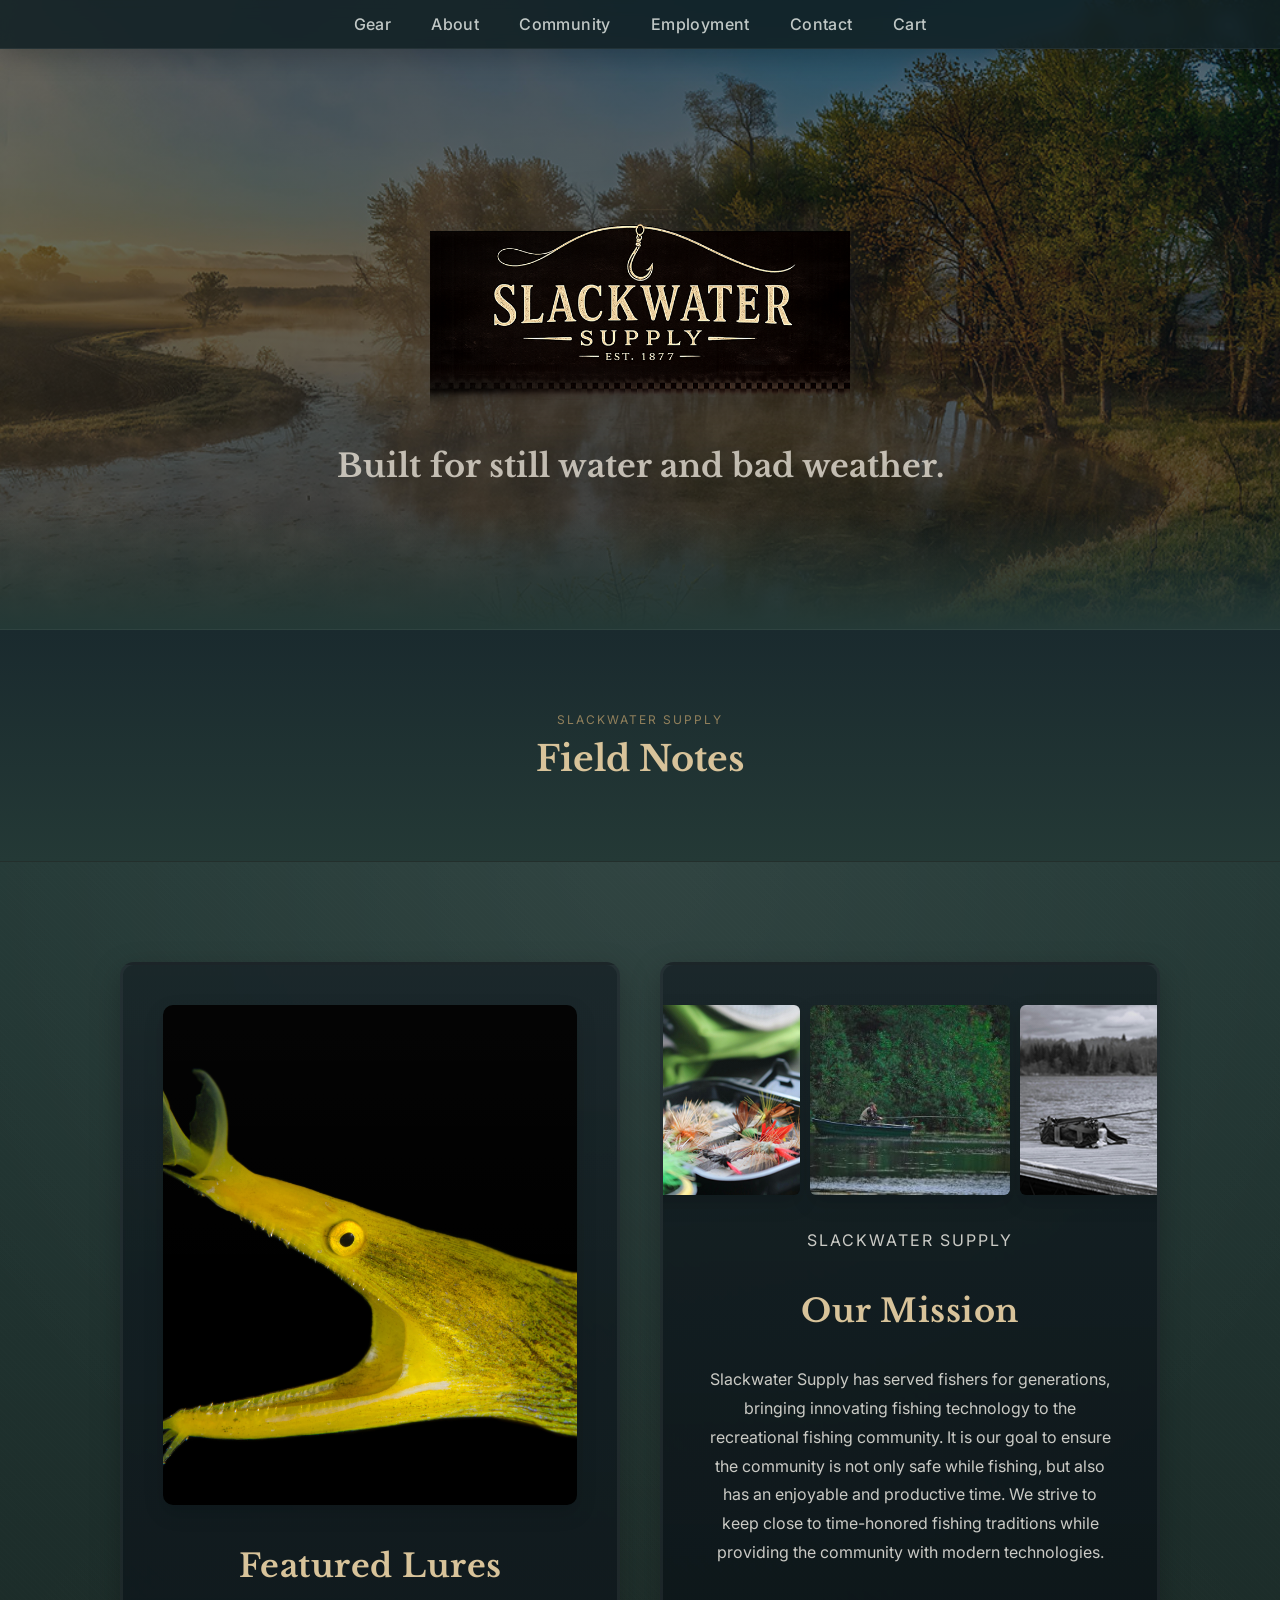
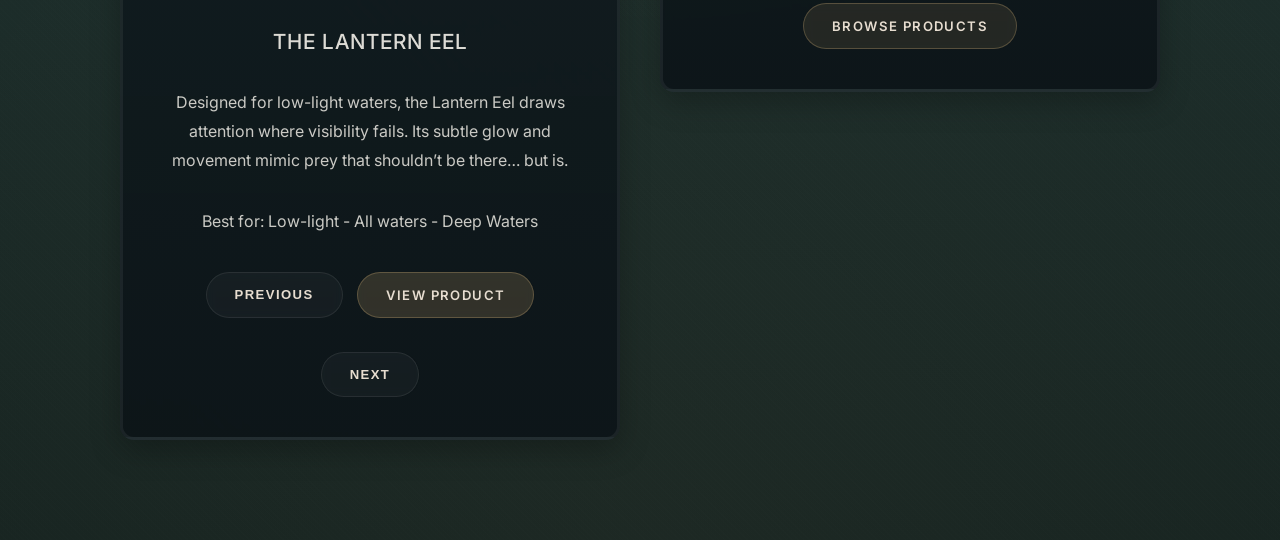
==== index.html @ 6874ed8c "Add files via upload" ====
<!DOCTYPE html>
<html lang="en">
<head>
 <title>Slackwater Supply  Coastal Fishing Gear & Marsh Outfitter</title>

  <link rel="stylesheet" href="css/styles.css">

  <!fonts>
  <link href="https://fonts.googleapis.com/css2?family=Libre+Baskerville:wght@400;700&family=Inter:wght@300;400;600&display=swap" rel="stylesheet">

  <meta name="viewport" content="width=device-width, initial-scale=1.0">
  <meta
  name="description"
  content="Slackwater Supply provides coastal fishing gear, low-light tackle, and outfitter equipment designed for marsh waters and changing conditions."
>
</head>

<body>

<header>

  <nav>
<!navmenu>
  <div class="nav-right">

    <div class="dropdown">
      <a href="Products.html">Gear</a>
      <div class="dropdown-content">
        <a href="#">Line</a>
        <a href="#">Lures</a>
        <a href="#">Utility</a>
        <a href="#">Night Fishing</a>
      </div>
    </div>
    
    <div class="dropdown">
      <a href="about.html">About</a>
      <div class="dropdown-content">
        <a href="#">Founders</a>
        <a href="#">Business</a>
        <a href="#">Products</a>
        <a href="#">Awards</a>
      </div>
    </div>

    <div class="dropdown">
      <a href="community.html">Community</a>
      <div class="dropdown-content">
        <a href="#">Programs</a>
        <a href="#">Events</a>
        <a href="#">Partnerships</a>
      </div>
    </div>

<div class="dropdown">
  <a href="Employment.html">Employment</a>

  <div class="dropdown-content">
      <a href="#">Research and Development</a>
      <a href="#">Janitorial</a>
      <a href="#">Assembly</a>
      <a href="#">Fishers</a>
        </div>
  </div>
    <div class="dropdown">
        <a href="Contact.html">Contact</a>
     <div class="dropdown-content">
      <a href="#">Locations</a>
      <a href="#">Partnership</a>
      <a href="#">Forms</a>
        </div>
        </div>
    <div class="dropdown">

    <a href="cart.html">Cart</a>

</div>
  </div>
</div>

</nav>

 <section class="hero">

  <div class="hero-content">
 <a href="index.html">

    <img
        src="images/temp-logo.png"
        alt="Slackwater Supply Logo"
        class="hero-logo"
    >

</a>
  

 <h1 class="hero-title">
  Built for still water and bad weather.
</h1>
  </div>

</section>

</header>

<main>
<section class="field-notes">

  <div class="notes-header">
    <p class="section-label">Slackwater Supply</p>
    <h2>Field Notes</h2>
  </div>

  <div id="accordion-container">
  </div>

</section>
 <section class="feature-split">

  <div class="split-grid">

    <!LEFT! LURE!>
    <div class="split-left">
    <img
  src="images/lure.jpg"
  alt="Lantern Eel glowing fishing lure for low-light fishing conditions"
  class="feature-image"
  id="product-image"
>

<h2>Featured Lures</h2>

<h3 id="product-name">
  The Lantern Eel
</h3>

<p id="product-description">
  Designed for low-light waters, the Lantern Eel draws attention where visibility fails.
  Its subtle glow and movement mimic prey that shouldn’t be there… but is.
</p>

<p class="lure-meta" id="product-meta">
 Best for: Low-light - All waters - Deep Waters
</p>

  <div class="button-group">

  <button id="prev-product" class="cta-button secondary">
    Previous
  </button>

  <a href="Products.html" class="cta-button primary">
    View Product
  </a>

  <button id="next-product" class="cta-button secondary">
    Next
  </button>

</div>
    </div>

    <!Right!MISSION!!>
<div class="split-right">

  <div class="mission-images">
  <img src="images/gear.jpg" class="mission-image"
  alt= "Fishing gear in a tackle box">
  <img src="images/boat.jpg" class="mission-image"
  alt="A boat on the water with a man fishing in it">
  <img src="images/dock.jpg" class="mission-image"
  alt= "A grayscale dock on the water with fisihing gear">
</div>
<p class="section-label">Slackwater Supply</p>
  <h2>Our Mission</h2>

  <div class="mission-text">
    <p>
      Slackwater Supply has served fishers for generations, bringing innovating fishing technology to the recreational fishing community.
        It is our goal to ensure the community is not only safe while fishing, but also has an enjoyable and productive time. 
        We strive to keep close to time-honored fishing traditions while providing the community with modern technologies. 
    </p>
  </div>

  <a href="Products.html" class="cta-button">Browse Products</a>
</div> <!-- split-right -->

</div> <!-- split-grid -->

</section> <!-- feature-split -->

</main>
<script src="js/script.js"></script>
</body>
</html>
---- css/styles.css ----
/* body */
body {
  font-family: 'Inter', sans-serif;
  margin: 0;
  background: #e7e2d9;
}

/* nav stuff*/
nav {
  background: rgba(18, 32, 36, 0.88);

  padding: 14px 90px;

  display: flex;
 justify-content: center;
  align-items: center;

  backdrop-filter: blur(8px);

  border-bottom:
    1px solid rgba(255,255,255,0.06);

  position: fixed;
  top: 0;

  z-index: 1000;
  width: 100%;
box-sizing: border-box;
box-shadow:
  0 8px 24px rgba(0,0,0,0.22);
  
  nav a:focus,
button:focus {
  outline: 2px solid rgba(184,155,106,0.8);

  outline-offset: 4px;
}
}

.nav-right {
  display: flex;

  justify-content: center;
  align-items: center;

  gap: 40px;

  width: 100%;
}

nav a {
  color: rgba(230,235,232,0.82);

  text-decoration: none;

  font-weight: 500;

  letter-spacing: 0.4px;

  transition:
    color 0.2s ease,
    opacity 0.2s ease;
}
nav a:hover {
  color: #d8c39a;
}
/* dropdown stuff */
.dropdown {
  position: relative;
}

.dropdown-content {
  position: absolute;
  top: 100%;
  left: 0;

background: rgba(22,35,39,0.96);
  border-radius: 6px;
  padding: 10px 0;
  min-width: 180px;
border: 1px solid rgba(255,255,255,0.06);
  box-shadow: 0 10px 20px rgba(0,0,0,0.3);

  /* lil animation to make dropdown fancy */
  opacity: 0;
  transform: translateY(10px);
  transition: 0.2s ease;
  pointer-events: none;
}

.dropdown-content a {
  display: block;
  padding: 10px 15px;
}

.dropdown-content a:hover {
  background: #3e5f5a;
}

.dropdown:hover .dropdown-content {
  opacity: 1;
  transform: translateY(0);
  pointer-events: auto;
}

.dropdown:focus-within .dropdown-content {
  opacity: 1;
  transform: translateY(0);
  pointer-events: auto;
}


/* HERO STUFF TO SAVE THE DAY*/
.hero {
  padding: 140px 60px 120px;
  color: white;

  position: relative;

  background:
    linear-gradient(
      to bottom,
      rgba(8,15,18,0.55),
      rgba(10,18,22,0.72)
    ),
    url("../images/river.jpg");

  background-size: cover;
  background-position: center;
}
.hero::after {
  content: "";

  position: absolute;

  left: 0;
  right: 0;
  bottom: 0;

  height: 120px;

  background:
    linear-gradient(
      to bottom,
      transparent,
      #243936
    );

  pointer-events: none;
}

.hero-content {
  max-width: none;
  margin: 0 auto;
  text-align: center;
}

.hero-logo {
  width: 420px;
  max-width: 100%;
  height: auto;

  display: block;
  margin: 0 auto 10px;
  filter:
  drop-shadow(0 0 18px rgba(255,255,255,0.08))
  drop-shadow(0 10px 30px rgba(0,0,0,0.45));
}
.hero-logo {
  margin-bottom: 25px;
  
}
.hero-title {
  font-family: 'Libre Baskerville', serif;

  font-size: 2rem;
  font-weight: 700;

  line-height: 1.2;

  margin-bottom: 20px;

 color: rgba(227,221,210,0.82);
 text-align: center;
}
.hero-title {
  margin-bottom: 24px;
}
.section-label {
  font-size: 0.75rem;

  text-transform: uppercase;

  letter-spacing: 2px;

  color: rgba(184,155,106,0.75);

  margin-bottom: 10px;
}


/* feature stuff/split*/
.feature-split {
  position: relative;

  padding: 100px 120px;

  background:
    linear-gradient(
      to bottom,
     #243936,
    #172421
    );
border-top:
  1px solid rgba(255,255,255,0.05);
  
}
.feature-split::before {
  content: "";
  position: absolute;
  inset: 0;

  background:
    repeating-linear-gradient(
      45deg,
      rgba(255,255,255,0.015),
      rgba(255,255,255,0.015) 1px,
      transparent 1px,
      transparent 4px
    );

  opacity: 0.4;
  pointer-events: none;
}
.feature-split::after {
  content: "";
  position: absolute;
  inset: 0;

background:
  radial-gradient(
    circle at top,
    rgba(255,255,255,0.06),
    transparent 55%
  ),
  radial-gradient(
    circle at bottom,
    rgba(184,155,106,0.04),
    transparent 60%
  );

  pointer-events: none;
  
}
.split-grid {
  position: relative;
  z-index: 1;
}
.split-left,
.split-right {
  color: #f4f1ea;
}
.split-left,
.split-right {
  transition:
    transform 0.25s ease,
    box-shadow 0.25s ease,
    border-color 0.25s ease;
}
.split-left:hover,
.split-right:hover {
  transform: translateY(-4px);

  border-color: rgba(184,155,106,0.25);

  box-shadow:
    0 18px 40px rgba(0,0,0,0.35);
}
.split-left::before,
.split-right::before {
  content: "";

  position: absolute;

  inset: 0;

  background:
    linear-gradient(
      to bottom,
      rgba(255,255,255,0.04),
      transparent 30%
    );

  opacity: 0.5;

  pointer-events: none;
}

.split-right h2,
.split-left h2 {
  font-family: 'Libre Baskerville', serif;

  font-size: 2rem;
  font-weight: 700;

  letter-spacing: 0.5px;

  color: #d8c39a;

  margin-bottom: 18px;
}
.split-right p,
.split-left p {
  line-height: 1.8;

  font-size: 1rem;

  color: rgba(244,241,234,0.82);

  max-width: 520px;
}
.split-grid {
  display: grid;
  grid-template-columns: 1fr 1fr;
  gap: 40px;
  align-items: start;
}
/* FIELD NOTES SECTION */
.field-notes {
  position: relative;

  padding: 70px 120px 40px;

  background:
    linear-gradient(
      to bottom,
      #1a2a2e,
      #243936
    );

  border-top:
    1px solid rgba(255,255,255,0.05);
}

.notes-header {
  text-align: center;

  margin-bottom: 40px;
}

.notes-header h2 {
  font-family: 'Libre Baskerville', serif;

  font-size: 2.2rem;

  color: #d8c39a;

  margin: 0;
}
/* ACCORDION */

#accordion-container {
  max-width: 1100px;
  margin: 0 auto;
}

.accordion-item {
  border-top:
    1px solid rgba(255,255,255,0.08);
}

.accordion-header {
  width: 100%;

  background: transparent;

  border: none;

  padding: 24px 10px;

  color: #e3ddd2;

  font-size: 1rem;
  font-weight: 600;

  letter-spacing: 0.5px;

  text-align: left;

  cursor: pointer;

  transition:
    color 0.2s ease,
    background 0.2s ease;
}

.accordion-header:hover {
  color: #d8c39a;
}

.accordion-content {
  padding: 0 10px 24px;

  color: rgba(244,241,234,0.78);

  line-height: 1.8;

  display: none;
}

.accordion-content p {
  margin: 0;
}
/* lefty*/
.split-left {
  display: flex;
  flex-direction: column;
  align-items: center;
  text-align: center;

 background:
  linear-gradient(
    to bottom,
    rgba(20,32,36,0.88),
    rgba(12,20,24,0.92)
  );

  padding: 40px;
  border-radius: 14px;

  border: 3px solid rgba(255,255,255,0.06);

  box-shadow:
    0 10px 30px rgba(0,0,0,0.25);

  backdrop-filter: blur(2px);
  overflow: hidden;
  position: relative;
}

  .split-left h3 {
  font-size: 1.3rem;

  font-weight: 500;

  letter-spacing: 1px;

  text-transform: uppercase;

  color: rgba(244,241,234,0.9);

  margin-top: -8px;
  margin-bottom: 18px;
}


/* righty*/
.split-right {
  display: flex;
  flex-direction: column;
  align-items: center;
  text-align: center;

 background:
  linear-gradient(
    to bottom,
    rgba(20,32,36,0.88),
    rgba(12,20,24,0.92)
  );

  padding: 40px;
  border-radius: 14px;

  border: 3px solid rgba(255,255,255,0.06);

  box-shadow:
    0 10px 30px rgba(0,0,0,0.25);

  backdrop-filter: blur(2px);
  overflow: hidden;
  position: relative;
}

/* pictures */
.feature-image {
  width: 100%;
  max-width: 420px;
  height: 260px;
  object-fit: cover;

  border-radius: 10px;
  display: block;
  margin: 0 auto 15px;

  box-shadow: 0 8px 20px rgba(0,0,0,0.15);

  .feature-image,
.mission-image {
  filter:
    brightness(0.82)
    contrast(1.05)
    saturate(0.9);
    

  transition:
    transform 0.3s ease,
    filter 0.3s ease;
}
.mission-images {
  display: flex;
  justify-content: center;
  align-items: center;

  gap: 14px;
}
.mission-image:nth-child(2) {
  transform: translateY(20px);
}
}

.mission-images {
  display: flex;
  justify-content: center;
  gap: 10px;
  margin-bottom: 15px;
  width: 100%;
}

.mission-image {
  width: 200px;
  height: 190px;

  object-fit: cover;
  border-radius: 6px;

  flex-shrink: 0;
  box-shadow: 0 8px 20px rgba(0,0,0,0.15);
}

/* cta buttons */
.cta-button {
  display: inline-block;

  margin-top: 20px;
  padding: 14px 28px;

  background: rgba(184,155,106,0.14);

  color: #e7ddd0;

  text-decoration: none;

  border-radius: 999px;

  border: 1px solid rgba(184,155,106,0.35);

  font-size: 0.82rem;
  font-weight: 600;

  letter-spacing: 1.4px;
  text-transform: uppercase;

  transition:
    background 0.25s ease,
    border-color 0.25s ease,
    transform 0.25s ease,
    box-shadow 0.25s ease;

  backdrop-filter: blur(4px);
}
.primary {
  background: rgba(184,155,106,0.22);
}

.secondary {
  background: rgba(255,255,255,0.04);

  border-color: rgba(255,255,255,0.08);
}
.button-group {
  display: flex;
  gap: 14px;
  flex-wrap: wrap;
  justify-content: center;
}
}
.cta-button {
  cursor: pointer;

  font-family: inherit;
}

/* catagories ( product and gear buttons)*/
.categories {
  display: grid;
  grid-template-columns: repeat(4, 1fr);
  background: #2f4a46;
}

.category {
  padding: 40px;
  text-align: center;
  color: white;
  border-right: 1px solid rgba(255,255,255,0.1);

  transition: 0.2s ease;
}

.category:hover {
  background: #3e5f5a;
  transform: translateY(-3px);
}
/* =========================
   MOBILE RESPONSIVE
========================= */

@media (max-width: 900px) {

  .split-grid {
    grid-template-columns: 1fr;
  }

  .hero,
  .field-notes,
  .feature-split {
    padding-left: 24px;
    padding-right: 24px;
  }

  .hero-logo {
    width: 240px;
  }

  .mission-images {
    flex-direction: column;
    align-items: center;
  }

  .mission-image {
    width: 100%;
    max-width: 320px;

    height: auto;
  }

  .nav-right {
    flex-wrap: wrap;
    justify-content: center;

    gap: 18px;
  }

  .hero-title {
    font-size: 1.6rem;
  }

  .tagline {
    font-size: 1rem;
  }

}



/* PRODUCT PAGE OVERRIDE */

.split-grid {
    display: grid !important;
    grid-template-columns: 1fr 1fr !important;
    gap: 40px !important;
    align-items: stretch;
}

.split-left,
.split-right {
    width: auto !important;
    margin: 0 !important;
    align-self: start;
}

.product-video {
    margin-top: 20px;
}

.split-left h3 {
    margin-top: 25px;
}
.feature-image {
  width: 100%;
  height: 500px;
  object-fit: cover;
}

/*CART PAGE OVERRIDE*/    
.split-grid {
    display: grid;
    grid-template-columns: 1fr 1fr;
    gap: 40px;
    align-items: start;
}

.split-left {
    grid-column: 1;
    margin: 0;
    align-self: start;
}

.split-right {
    grid-column: 2;
    margin: 0;
    align-self: start;
}

.checkout-form {
    width: 100%;
    max-width: 450px;

    display: flex;
    flex-direction: column;

    gap: 12px;
}

/*Checkout page!*/
.checkout-form label {
    text-align: left;

    color: #e7ddd0;

    font-weight: 600;
}

.checkout-form input {
    padding: 12px;

    border-radius: 8px;

    border: 1px solid rgba(255,255,255,0.15);

    background: rgba(255,255,255,0.05);

    color: #ffffff;

    font-family: inherit;
}

.checkout-form input::placeholder {
    color: rgba(255,255,255,0.45);
}

/* Contact Page*/
textarea {
    padding: 12px;

    border-radius: 8px;

    border: 1px solid rgba(255,255,255,0.15);

    background: rgba(255,255,255,0.05);

    color: #ffffff;

    resize: vertical;

    font-family: inherit;
}

/* ABOUT PAGE */

.about-card {
    max-width: 1000px;
    margin: 0 auto;
}

.about-card .feature-image {
    max-width: 700px;
    height: 400px;
}

.about-card h3 {
    color: #d8c39a;
    margin-top: 30px;
    margin-bottom: 10px;
}
/*to do: too much white space........add some background texture? It's boring! 
Get better pictures.. 
creepy hidden page if there's time? 
Get better images. Deep sea? 
Adjust colors! Too bright
Git guud*/
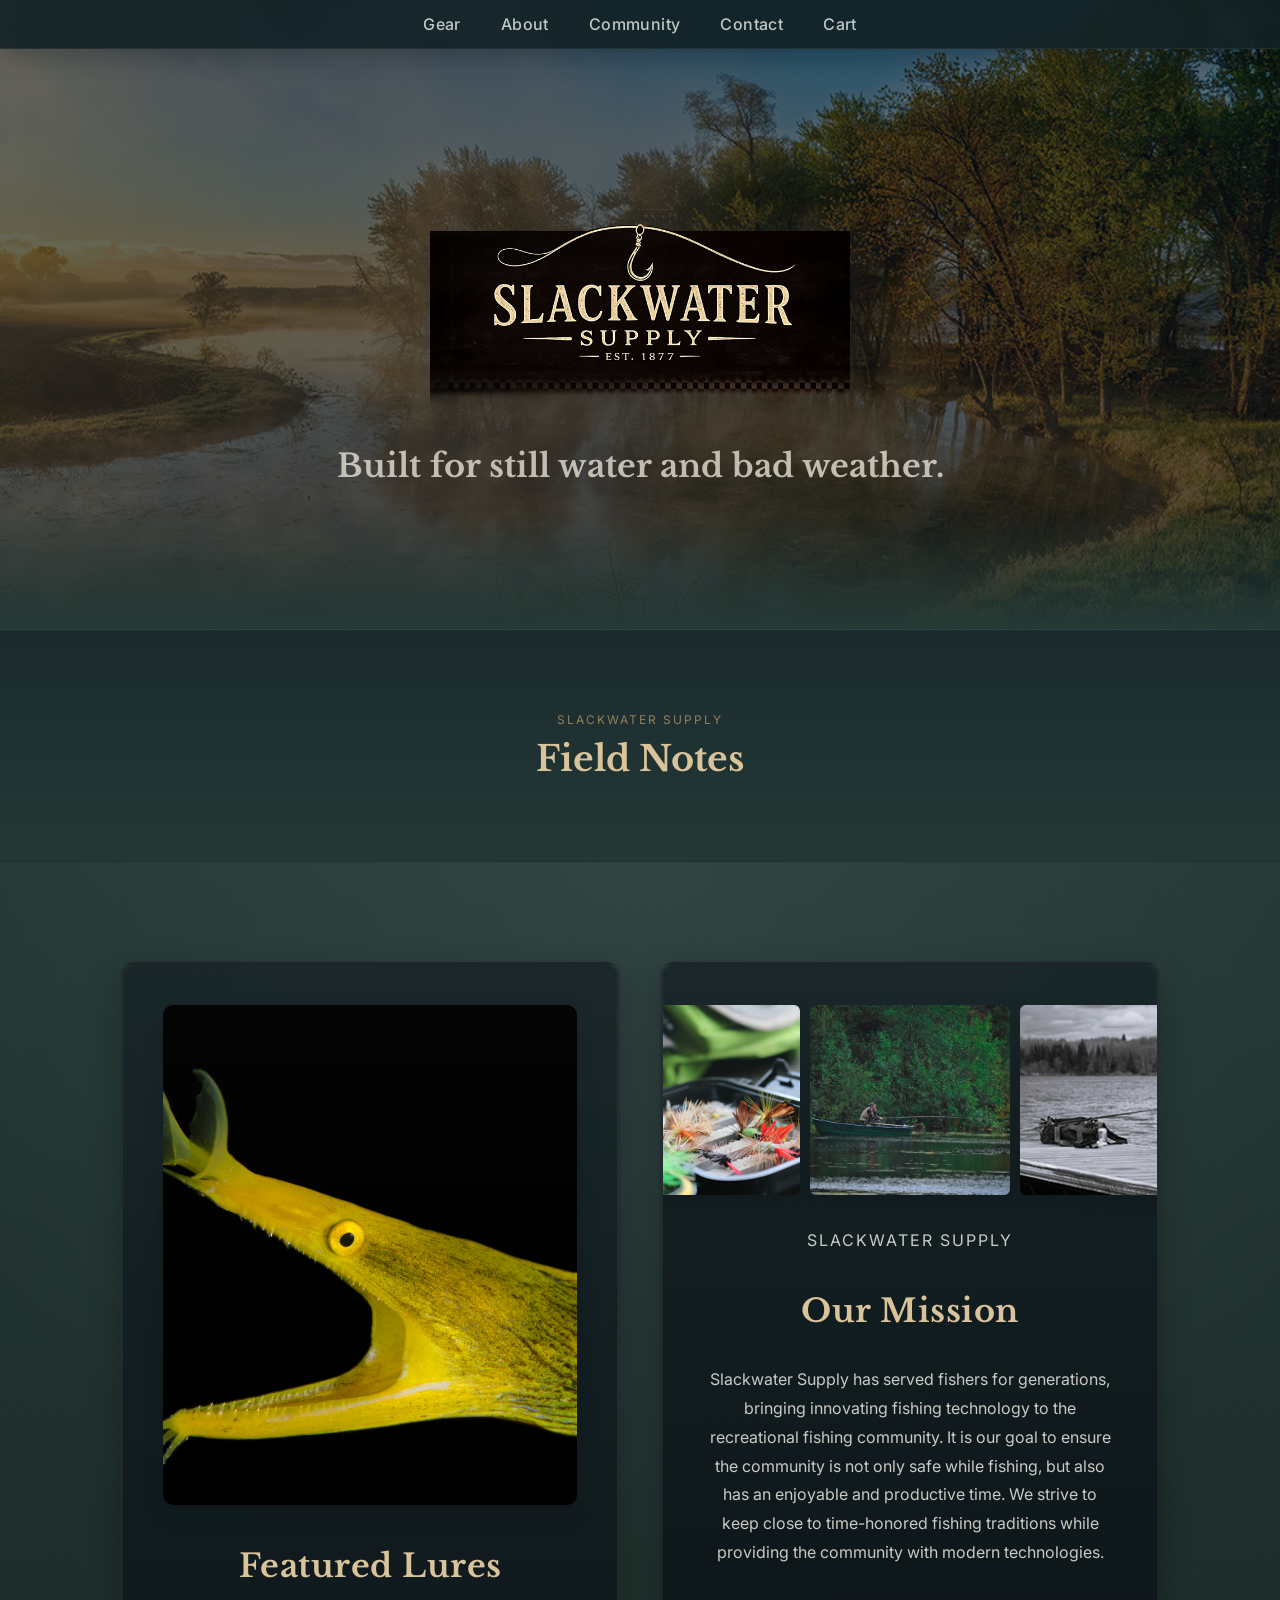
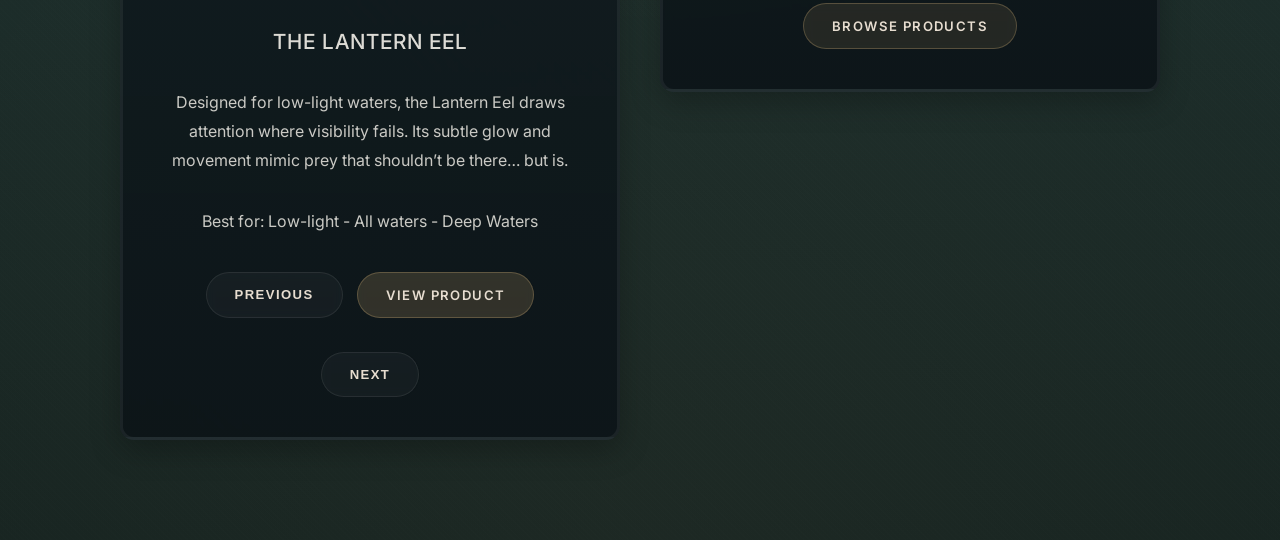
==== commit 231fc74e: "Add files via upload" ====
--- a/index.html
+++ b/index.html
@@ -26,20 +26,13 @@
     <div class="dropdown">
       <a href="Products.html">Gear</a>
       <div class="dropdown-content">
-        <a href="#">Line</a>
-        <a href="#">Lures</a>
-        <a href="#">Utility</a>
-        <a href="#">Night Fishing</a>
       </div>
     </div>
     
     <div class="dropdown">
       <a href="about.html">About</a>
       <div class="dropdown-content">
-        <a href="#">Founders</a>
-        <a href="#">Business</a>
-        <a href="#">Products</a>
-        <a href="#">Awards</a>
+             
       </div>
     </div>
 
@@ -52,22 +45,10 @@
       </div>
     </div>
 
-<div class="dropdown">
-  <a href="Employment.html">Employment</a>
-
-  <div class="dropdown-content">
-      <a href="#">Research and Development</a>
-      <a href="#">Janitorial</a>
-      <a href="#">Assembly</a>
-      <a href="#">Fishers</a>
-        </div>
-  </div>
     <div class="dropdown">
         <a href="Contact.html">Contact</a>
      <div class="dropdown-content">
-      <a href="#">Locations</a>
-      <a href="#">Partnership</a>
-      <a href="#">Forms</a>
+  
         </div>
         </div>
     <div class="dropdown">
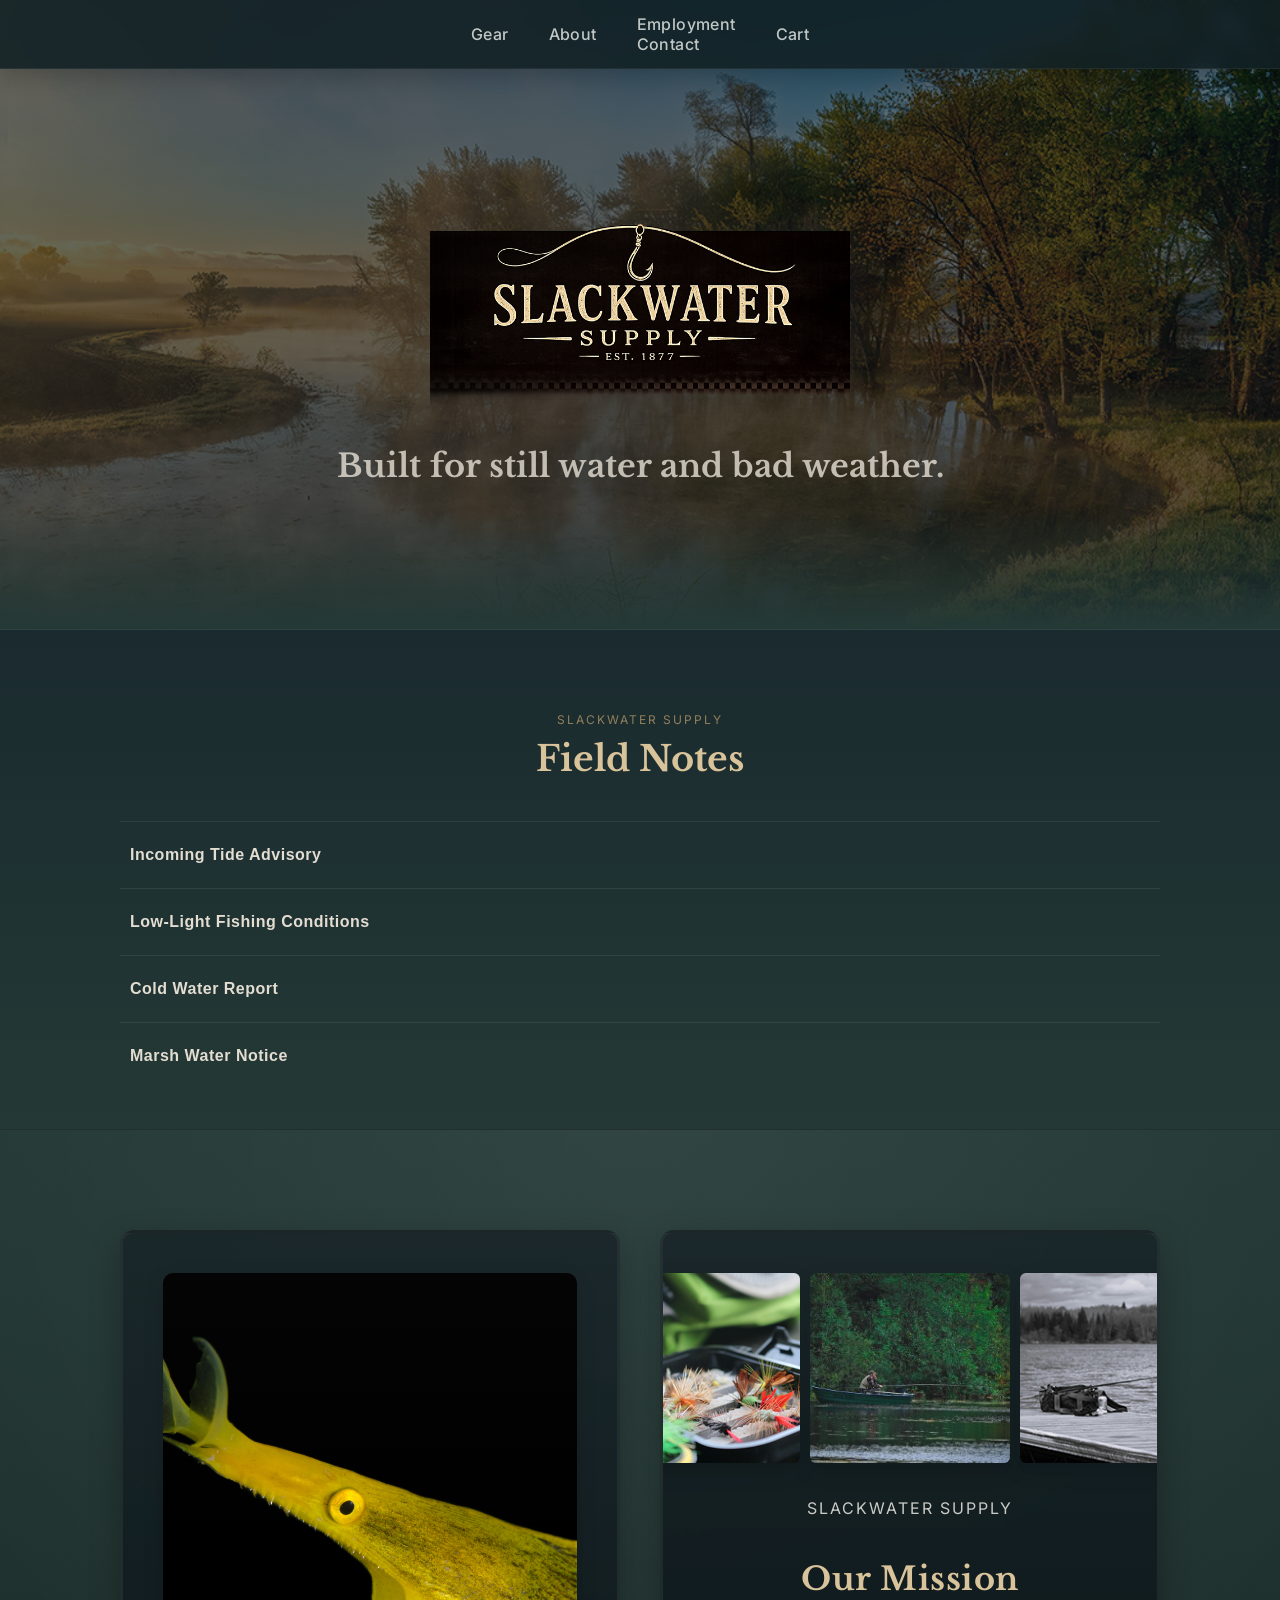
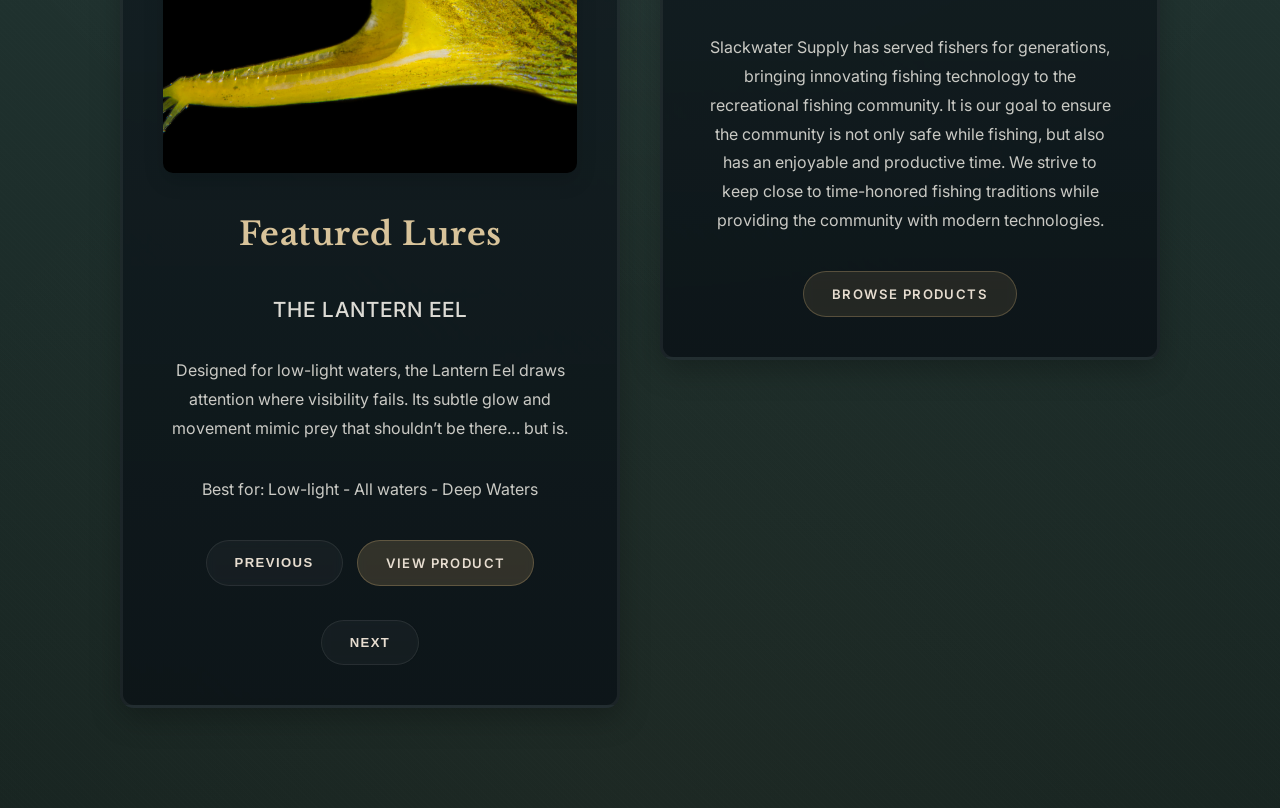
==== commit 9cd62513: "Add files via upload" ====
--- a/index.html
+++ b/index.html
@@ -19,38 +19,68 @@
 
 <header>
 
-  <nav>
-<!navmenu>
-  <div class="nav-right">
-
-    <div class="dropdown">
-      <a href="Products.html">Gear</a>
-      <div class="dropdown-content">
-      </div>
+ <nav>
+
+    <!navmenu>
+
+    <div class="nav-right">
+
+      <div class="dropdown">
+
+        <a href="Products.html">Gear</a>
+
+        <div class="dropdown-content">
+          <a href="#">Line</a>
+          <a href="#">Lures</a>
+          <a href="#">Utility</a>
+          <a href="#">Night Fishing</a>
+        </div>
+
+      </div>
+
+      <div class="dropdown">
+
+        <a href="about.html">About</a>
+
+        <div class="dropdown-content">
+          <a href="#">Founders</a>
+          <a href="#">Business</a>
+          <a href="#">Products</a>
+          <a href="#">Awards</a>
+        </div>
+
+      </div>
+
+      <div class="dropdown">
+
+        <div class="dropdown">
+
+        <a href="Employment.html">Employment</a>
+
+        <div class="dropdown-content">
+          <a href="#">Research and Development</a>
+          <a href="#">Janitorial</a>
+          <a href="#">Assembly</a>
+          <a href="#">Fishers</a>
+        </div>
+
+      </div>
+
+      <div class="dropdown">
+
+        <a href="Contact.html">Contact</a>
+
+        <div class="dropdown-content">
+          <a href="#">Locations</a>
+          <a href="#">Partnership</a>
+          <a href="#">Forms</a>
+        </div>
+
+      </div>
+
     </div>
-    
-    <div class="dropdown">
-      <a href="about.html">About</a>
-      <div class="dropdown-content">
-             
-      </div>
-    </div>
-
-    <div class="dropdown">
-      <a href="community.html">Community</a>
-      <div class="dropdown-content">
-        <a href="#">Programs</a>
-        <a href="#">Events</a>
-        <a href="#">Partnerships</a>
-      </div>
-    </div>
-
-    <div class="dropdown">
-        <a href="Contact.html">Contact</a>
-     <div class="dropdown-content">
-  
-        </div>
-        </div>
+
+
     <div class="dropdown">
 
     <a href="cart.html">Cart</a>
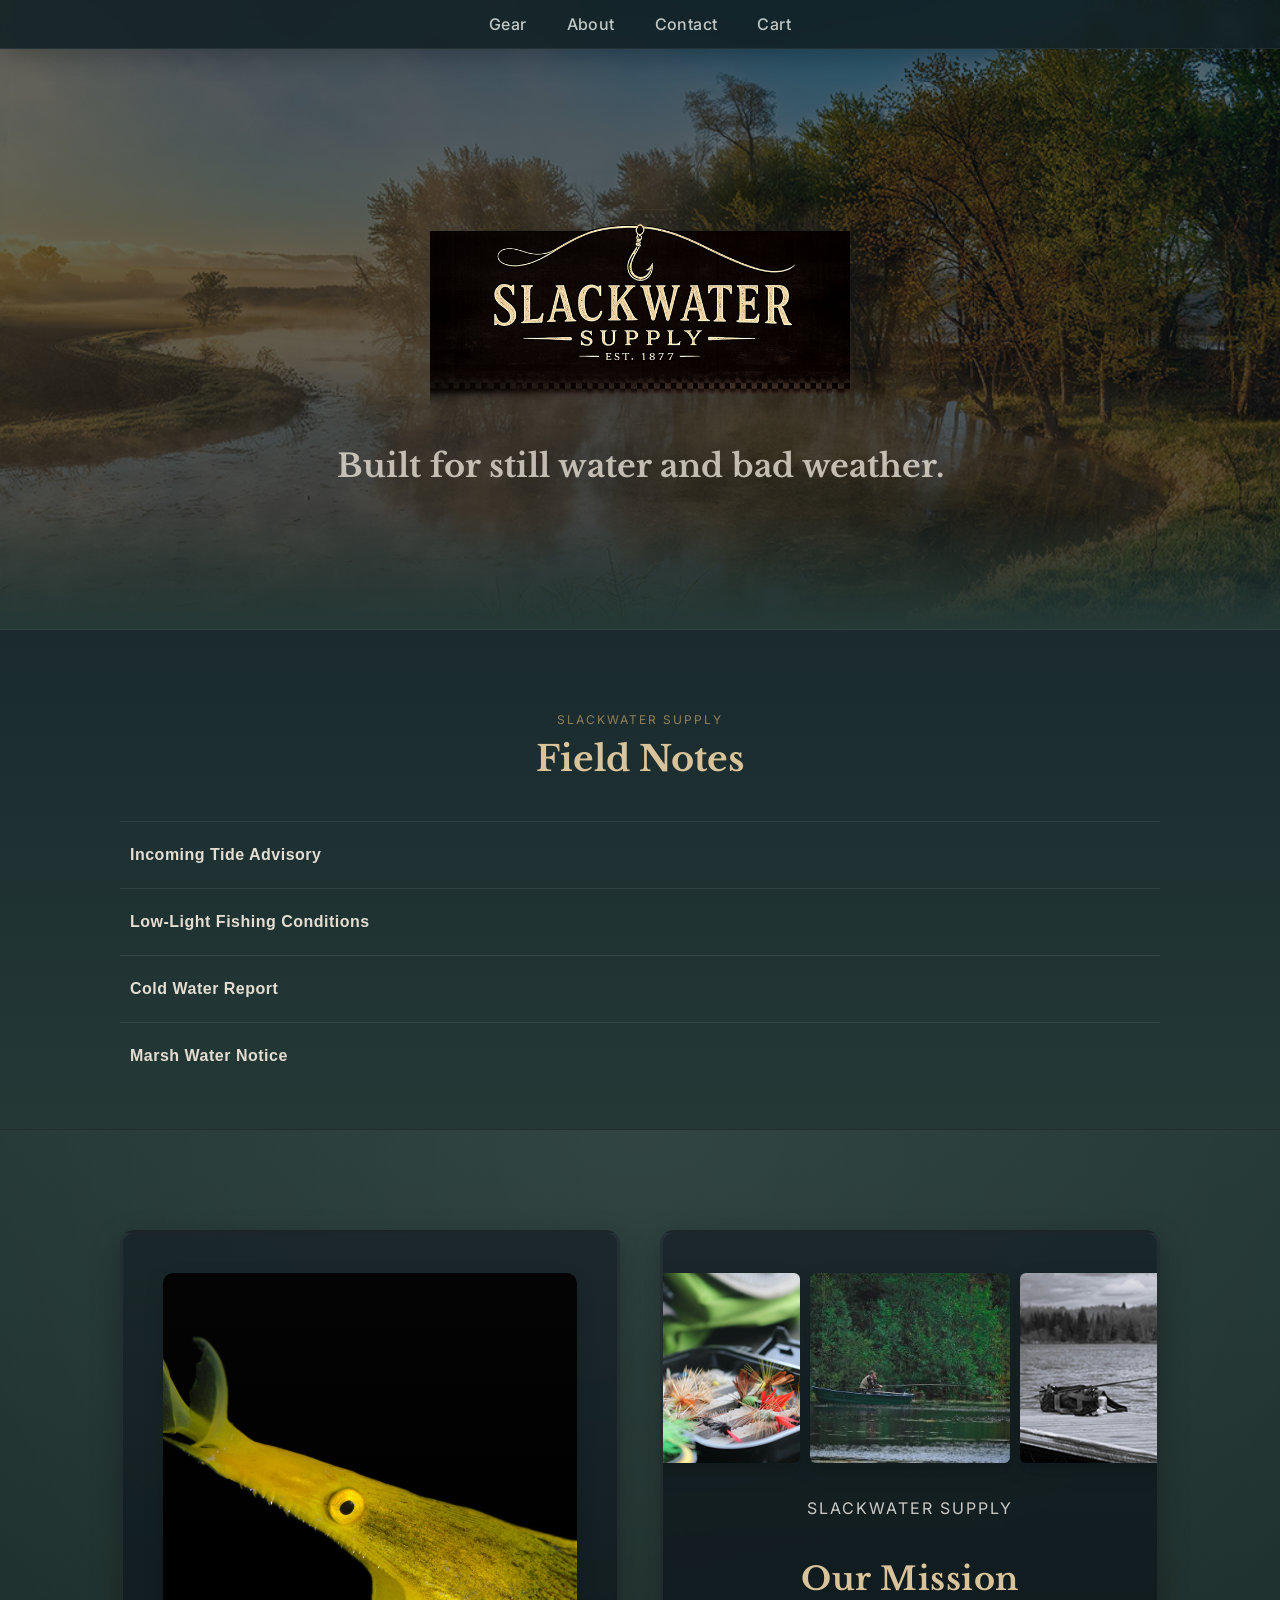
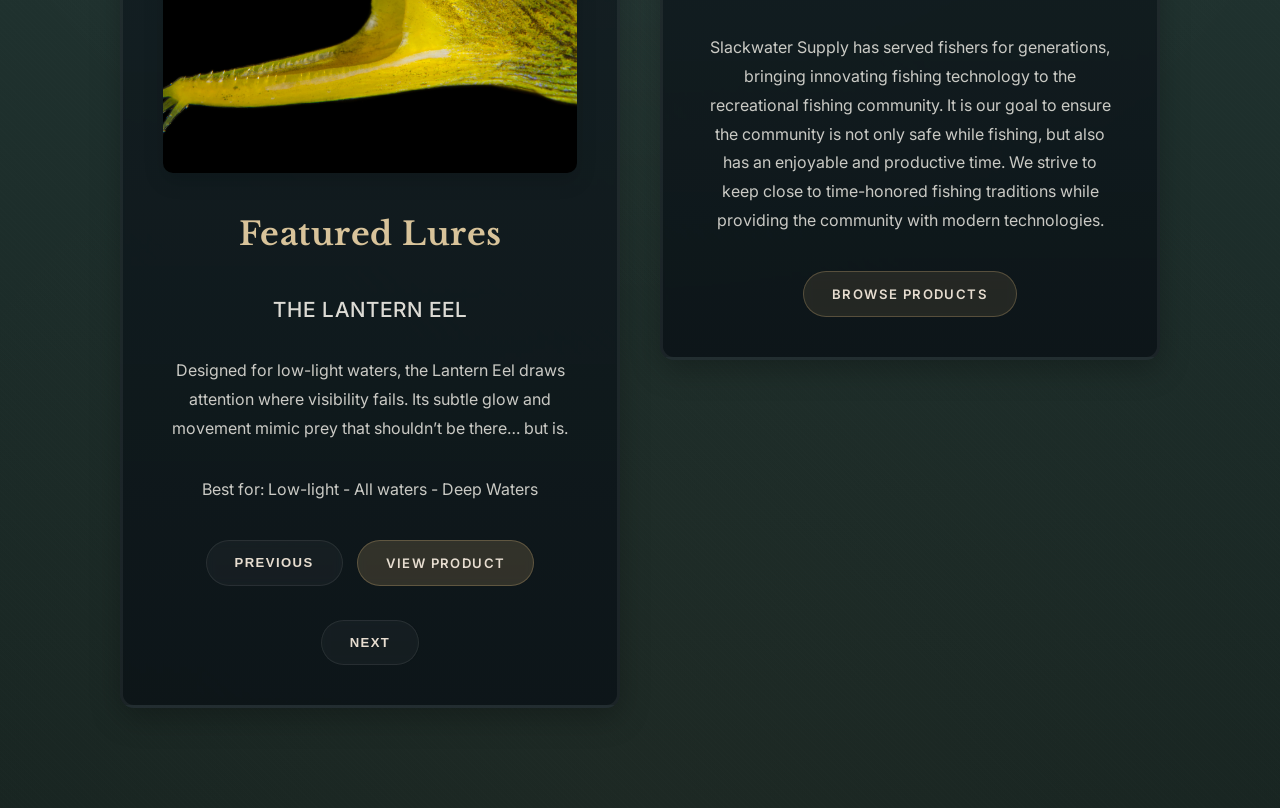
==== commit e2925840: "Add files via upload" ====
--- a/index.html
+++ b/index.html
@@ -19,11 +19,8 @@
 
 <header>
 
- <nav>
-
-    <!navmenu>
-
-    <div class="nav-right">
+  <nav>
+  <div class="nav-right">
 
       <div class="dropdown">
 
@@ -37,55 +34,36 @@
         </div>
 
       </div>
+    
+    <div class="dropdown">
 
-      <div class="dropdown">
+      <a href="about.html">About</a>
 
-        <a href="about.html">About</a>
-
-        <div class="dropdown-content">
+       <div class="dropdown-content">
           <a href="#">Founders</a>
           <a href="#">Business</a>
           <a href="#">Products</a>
           <a href="#">Awards</a>
         </div>
+             
+    </div>
 
-      </div>
 
-      <div class="dropdown">
-
-        <div class="dropdown">
-
-        <a href="Employment.html">Employment</a>
-
-        <div class="dropdown-content">
-          <a href="#">Research and Development</a>
-          <a href="#">Janitorial</a>
-          <a href="#">Assembly</a>
-          <a href="#">Fishers</a>
-        </div>
-
-      </div>
-
-      <div class="dropdown">
-
+    <div class="dropdown">
+      
         <a href="Contact.html">Contact</a>
-
-        <div class="dropdown-content">
+          <div class="dropdown-content">
           <a href="#">Locations</a>
           <a href="#">Partnership</a>
           <a href="#">Forms</a>
         </div>
-
+    
       </div>
-
-    </div>
-
 
     <div class="dropdown">
 
     <a href="cart.html">Cart</a>
 
-</div>
   </div>
 </div>
 
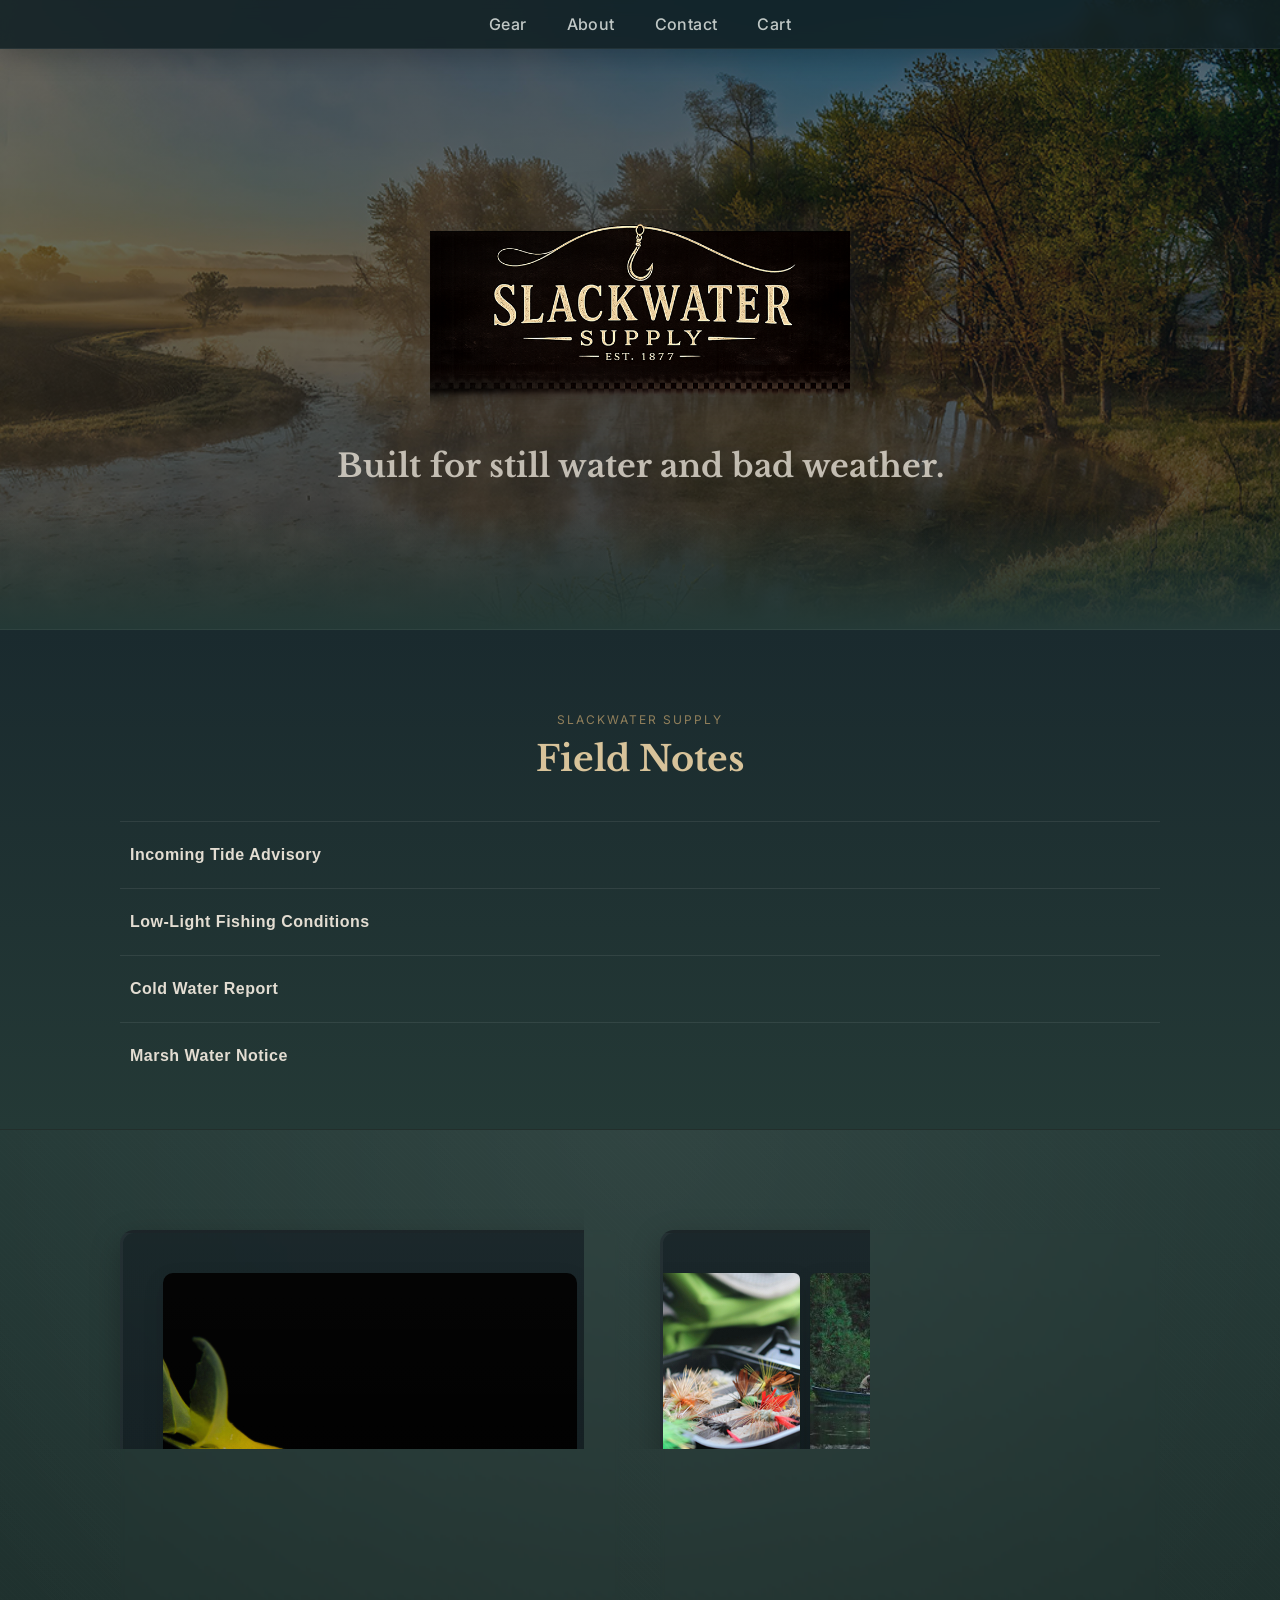
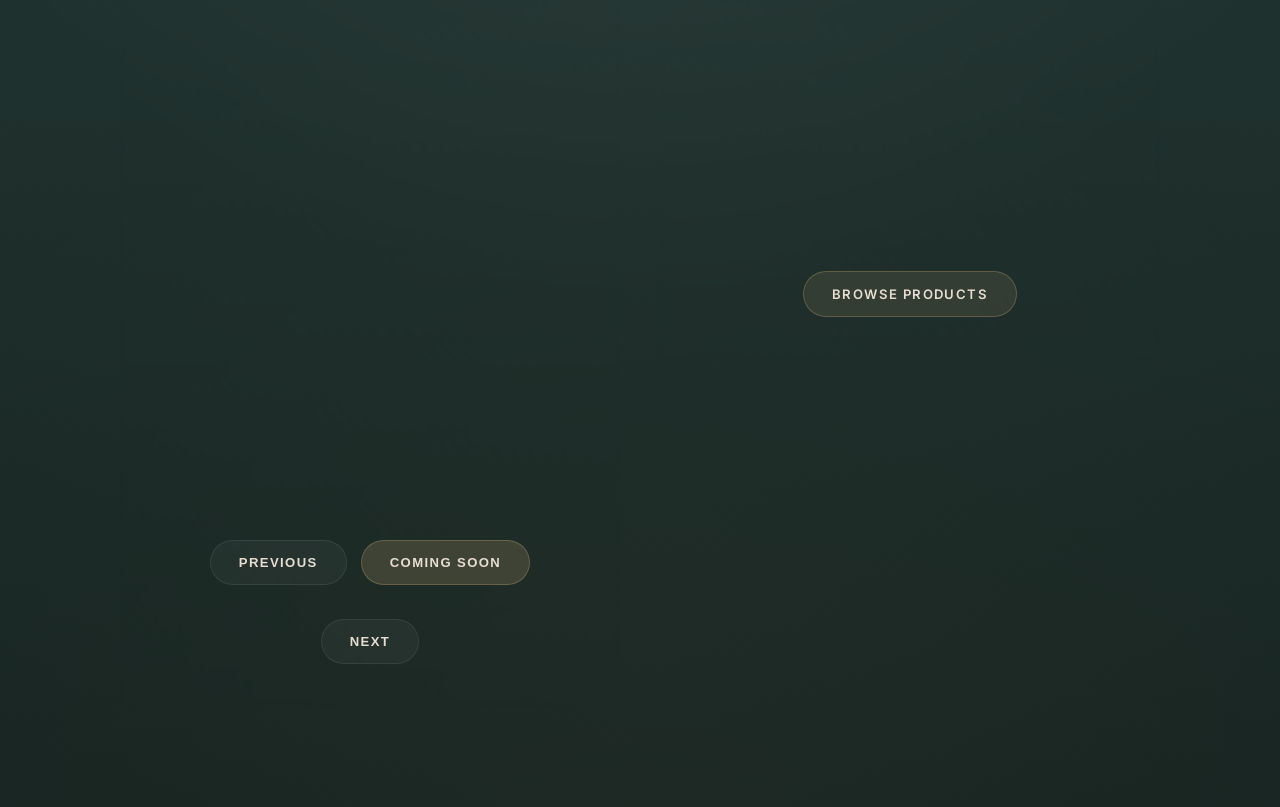
==== commit 8af610a1: "Add files via upload" ====
--- a/index.html
+++ b/index.html
@@ -24,13 +24,13 @@
 
       <div class="dropdown">
 
-        <a href="Products.html">Gear</a>
+        <a href="products.html">Gear</a>
 
         <div class="dropdown-content">
-          <a href="#">Line</a>
-          <a href="#">Lures</a>
-          <a href="#">Utility</a>
-          <a href="#">Night Fishing</a>
+          <a href="#">Line-COMING SOON</a>
+          <a href="#">Lures-COMING SOON</a>
+          <a href="#">Utility-COMING SOON</a>
+          <a href="#">Night Fishing-COMING SOON</a>
         </div>
 
       </div>
@@ -40,10 +40,10 @@
       <a href="about.html">About</a>
 
        <div class="dropdown-content">
-          <a href="#">Founders</a>
-          <a href="#">Business</a>
-          <a href="#">Products</a>
-          <a href="#">Awards</a>
+          <a href="#">Founders-COMING SOON</a>
+          <a href="#">Business-COMING SOON</a>
+          <a href="#">Products-COMING SOON</a>
+          <a href="#">Awards-COMING SOON</a>
         </div>
              
     </div>
@@ -51,11 +51,11 @@
 
     <div class="dropdown">
       
-        <a href="Contact.html">Contact</a>
+        <a href="contact.html">Contact</a>
           <div class="dropdown-content">
-          <a href="#">Locations</a>
-          <a href="#">Partnership</a>
-          <a href="#">Forms</a>
+          <a href="#">Locations-COMING SOON</a>
+          <a href="#">Partnership-COMING SOON</a>
+          <a href="#">Forms-COMING SOON</a>
         </div>
     
       </div>
@@ -138,9 +138,12 @@
     Previous
   </button>
 
-  <a href="Products.html" class="cta-button primary">
-    View Product
-  </a>
+ <button
+    class="cta-button primary"
+    type="button"
+>
+    Coming Soon
+</button>
 
   <button id="next-product" class="cta-button secondary">
     Next
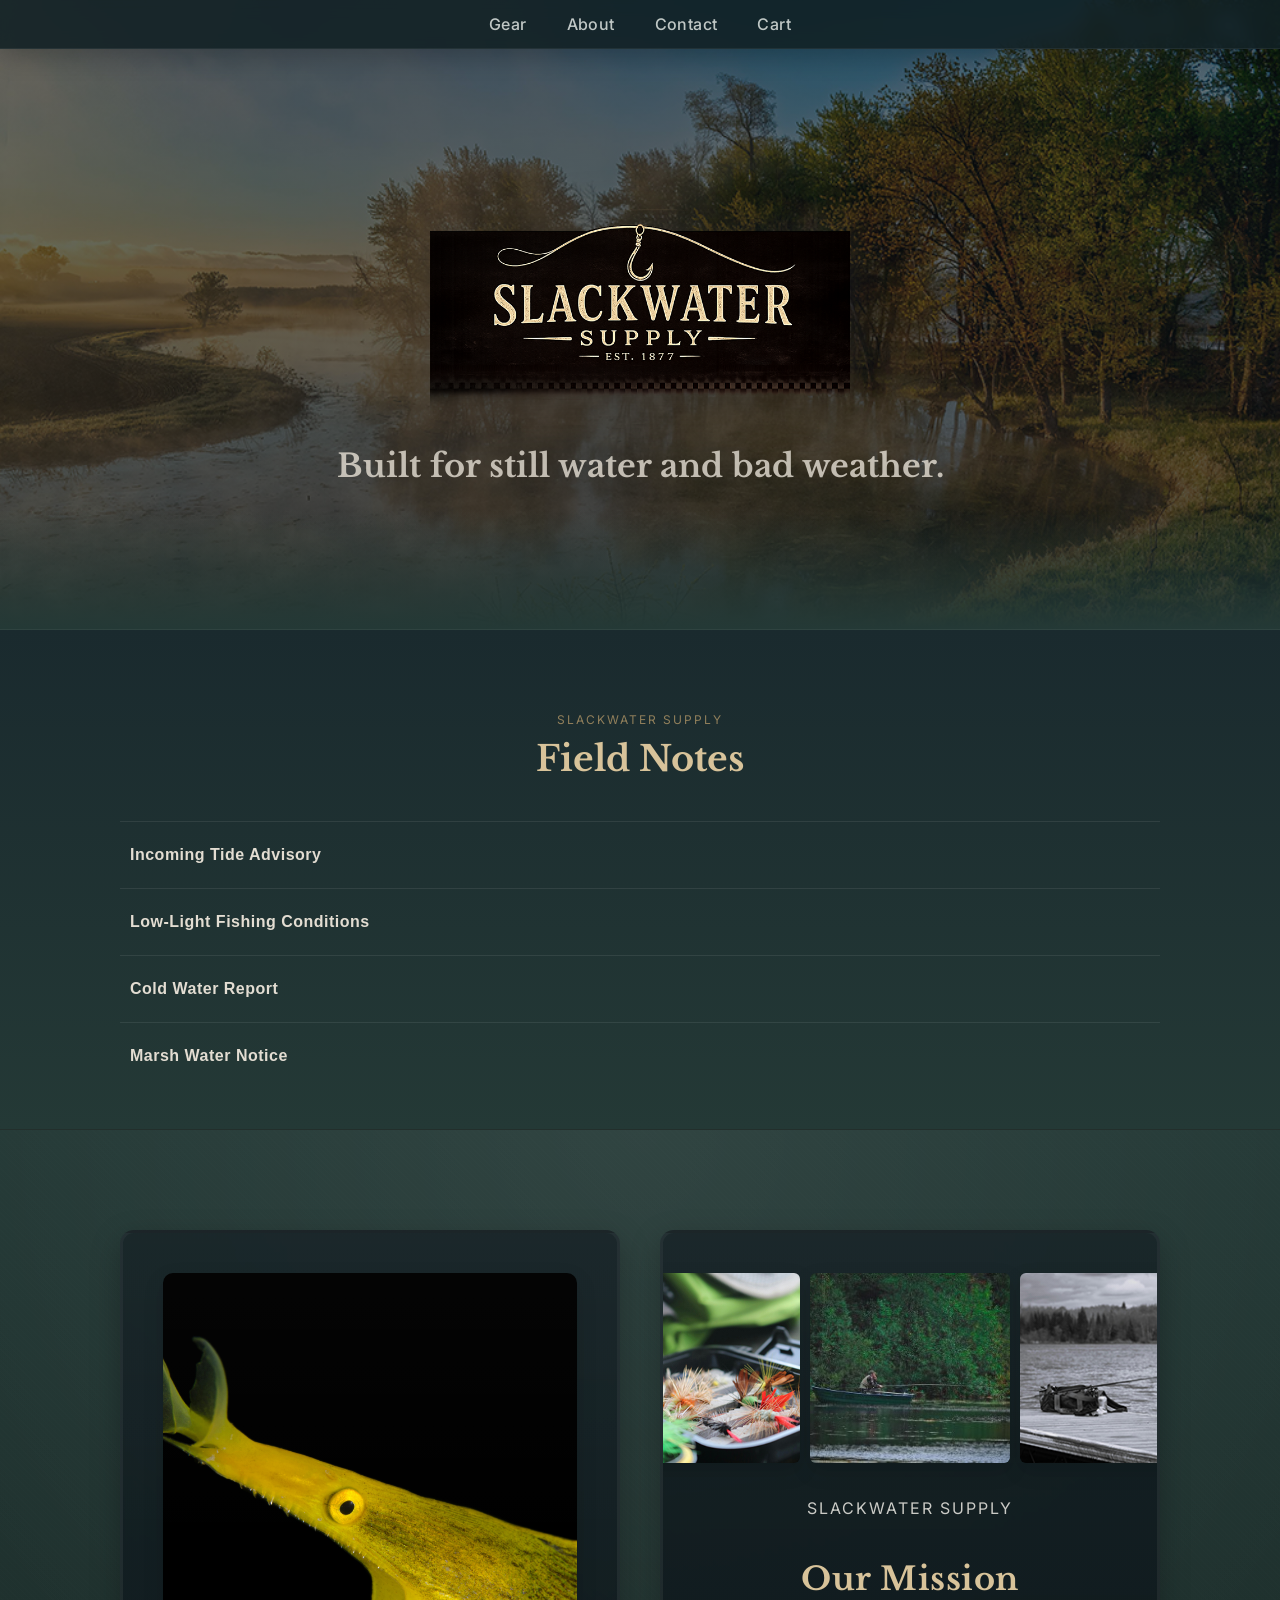
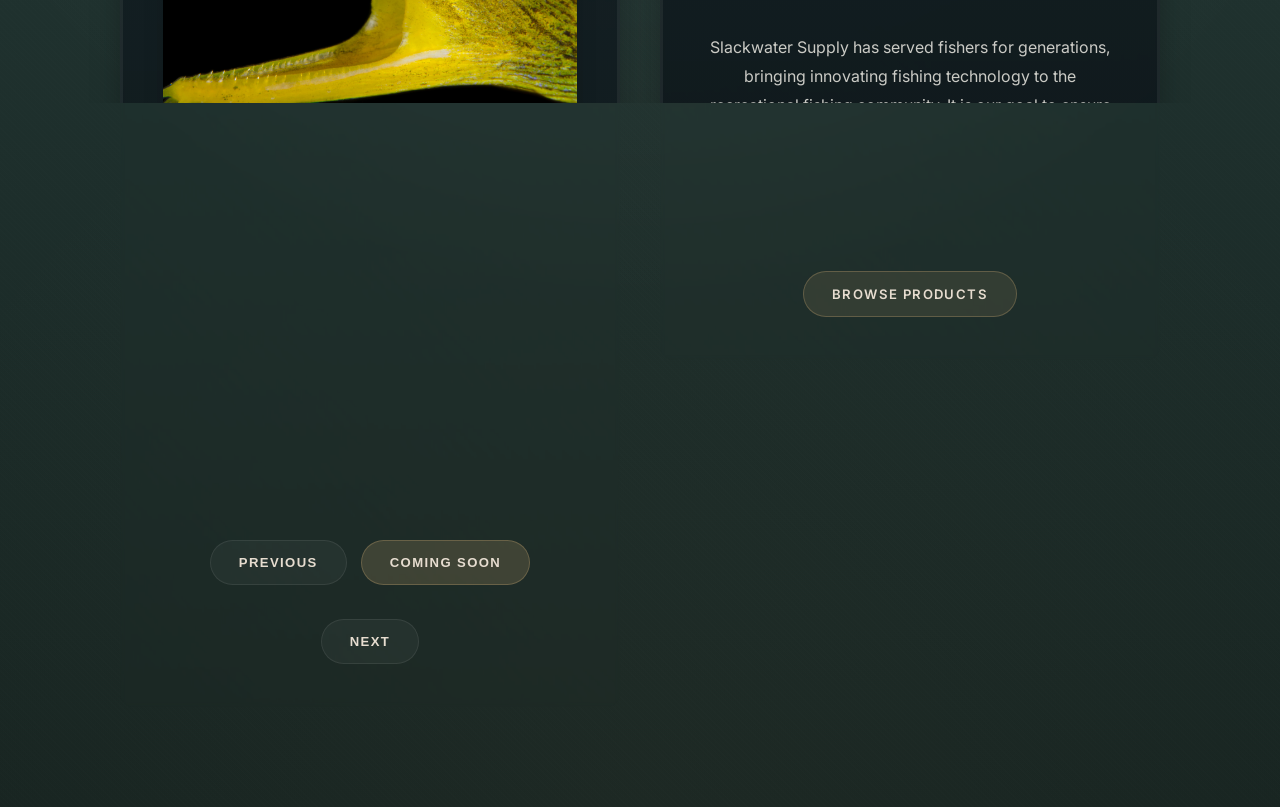
==== commit 416b7d77: "Add files via upload" ====
--- a/index.html
+++ b/index.html
@@ -174,7 +174,7 @@
     </p>
   </div>
 
-  <a href="Products.html" class="cta-button">Browse Products</a>
+  <a href="products.html" class="cta-button">Browse Products</a>
 </div> <!-- split-right -->
 
 </div> <!-- split-grid -->
